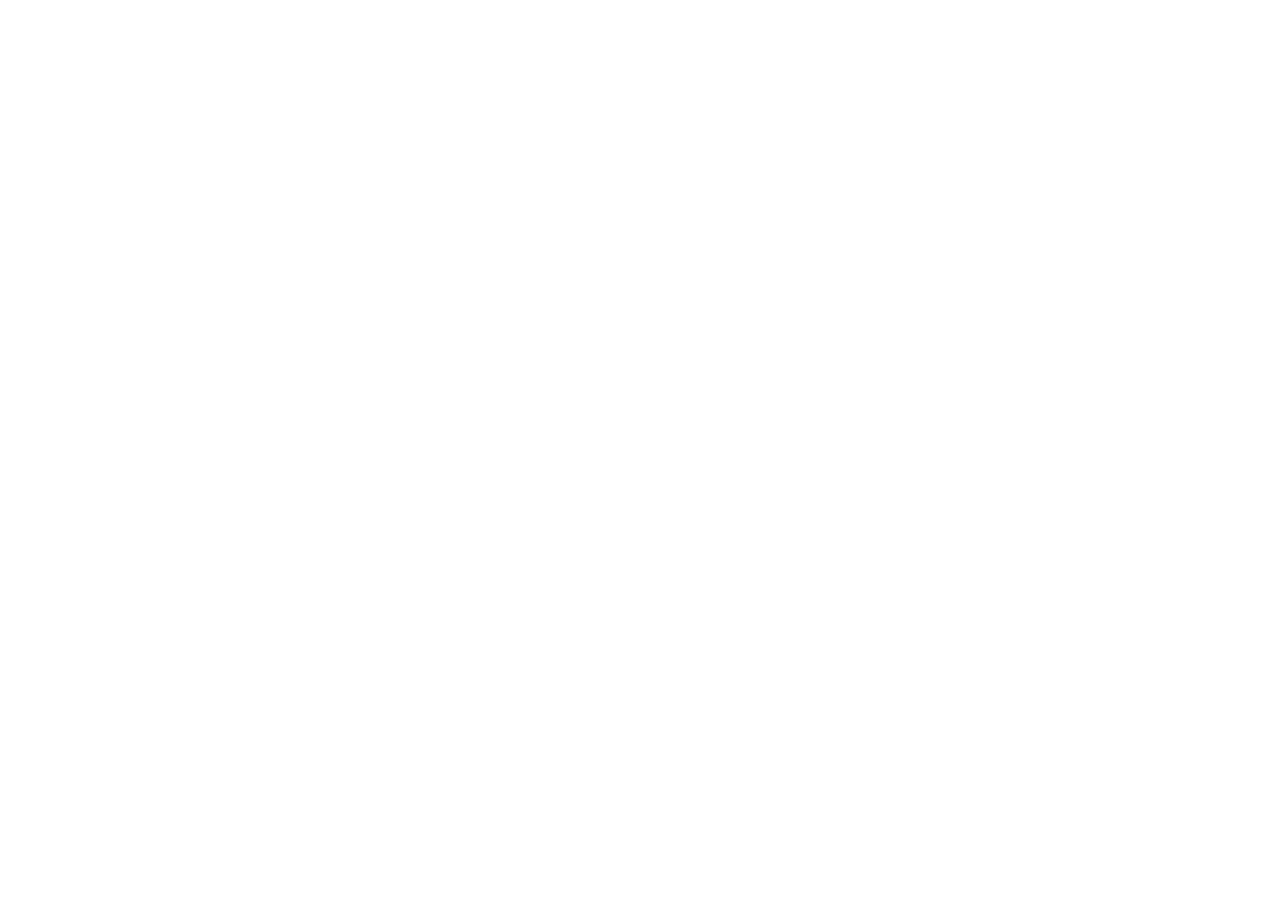
==== ny/index.html @ 94f7fb98 "ny" ====
<!doctype html><html lang="en"><head><meta charset="utf-8"/><link rel="icon" href="/favicon.ico"/><meta name="viewport" content="width=device-width,initial-scale=1"/><meta name="theme-color" content="#000000"/><meta name="description" content=""/><link rel="apple-touch-icon" href="/logo192.png"/><link rel="manifest" href="/manifest.json"/><title>Nesjartun Camping</title><script defer="defer" src="/static/js/main.24038d89.js"></script><link href="/static/css/main.74d9a696.css" rel="stylesheet"></head><body><noscript>You need to enable JavaScript to run this app.</noscript><div id="root"></div></body></html>
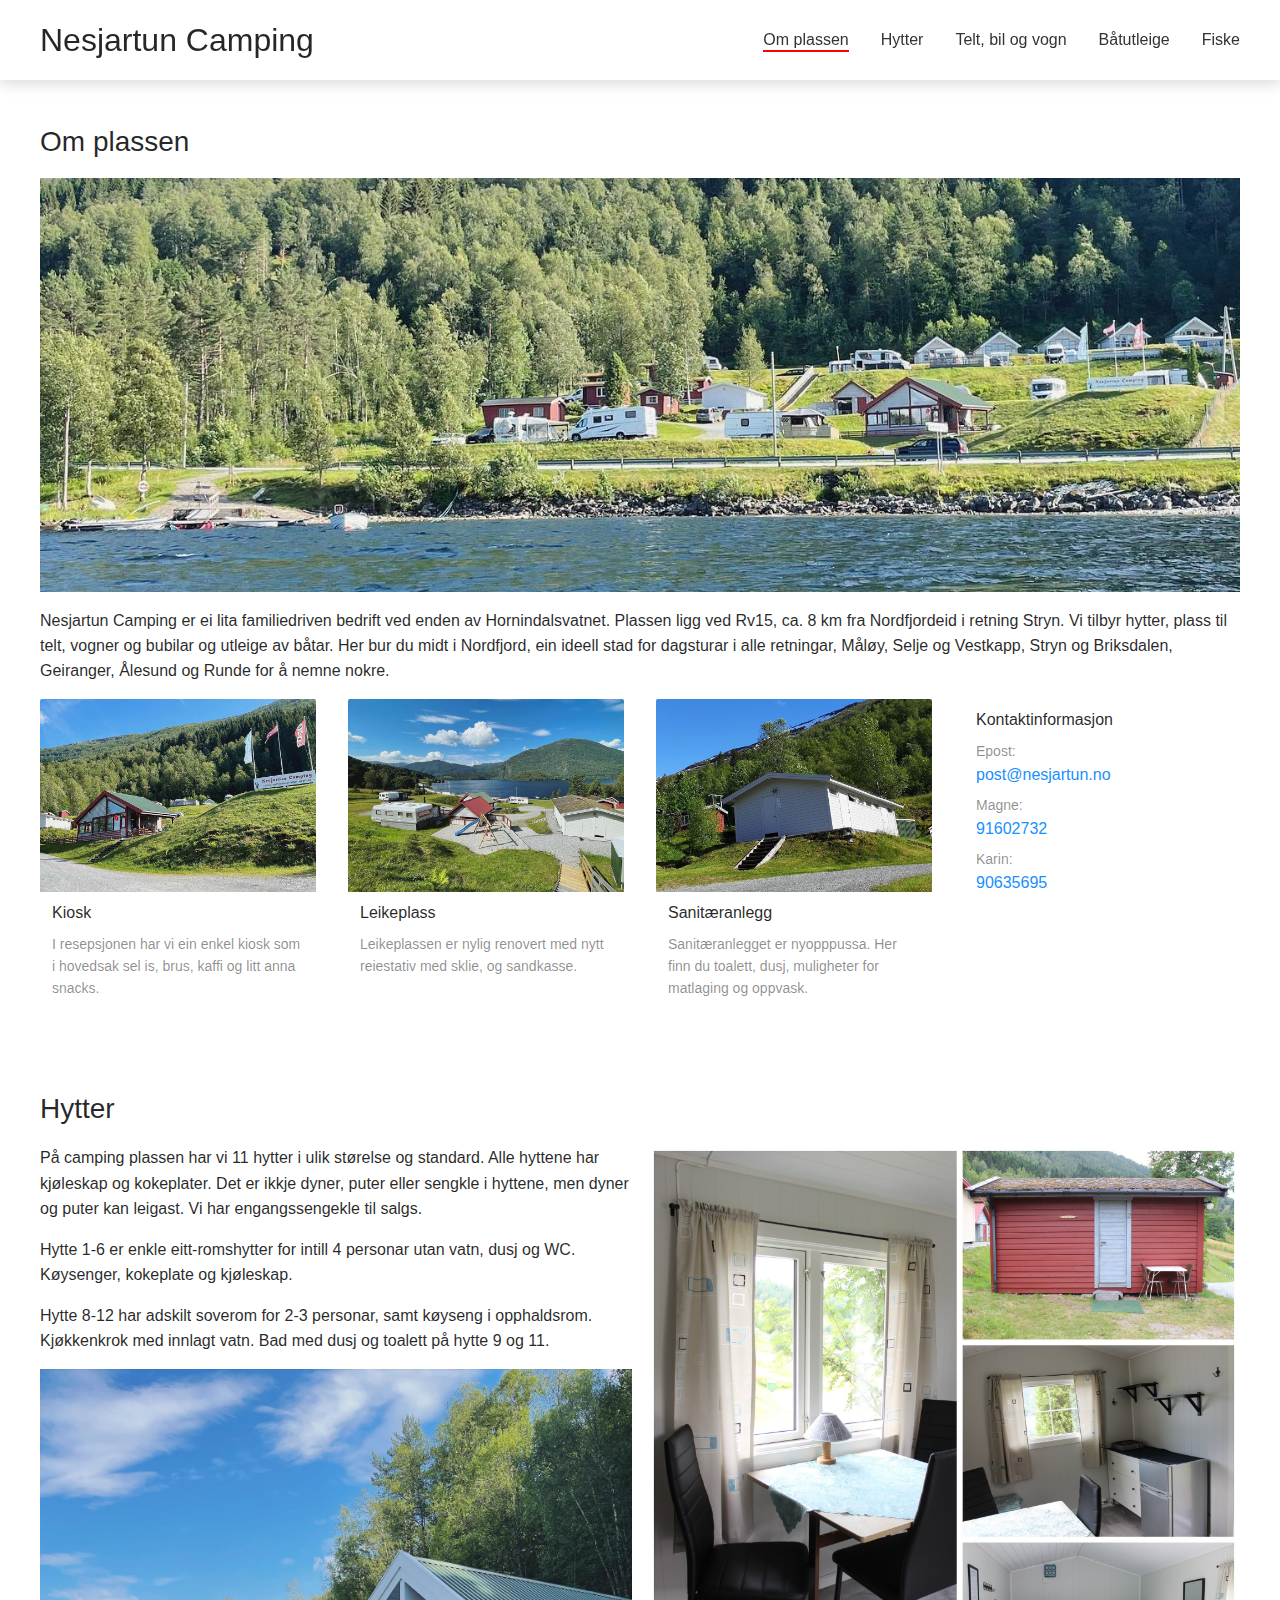
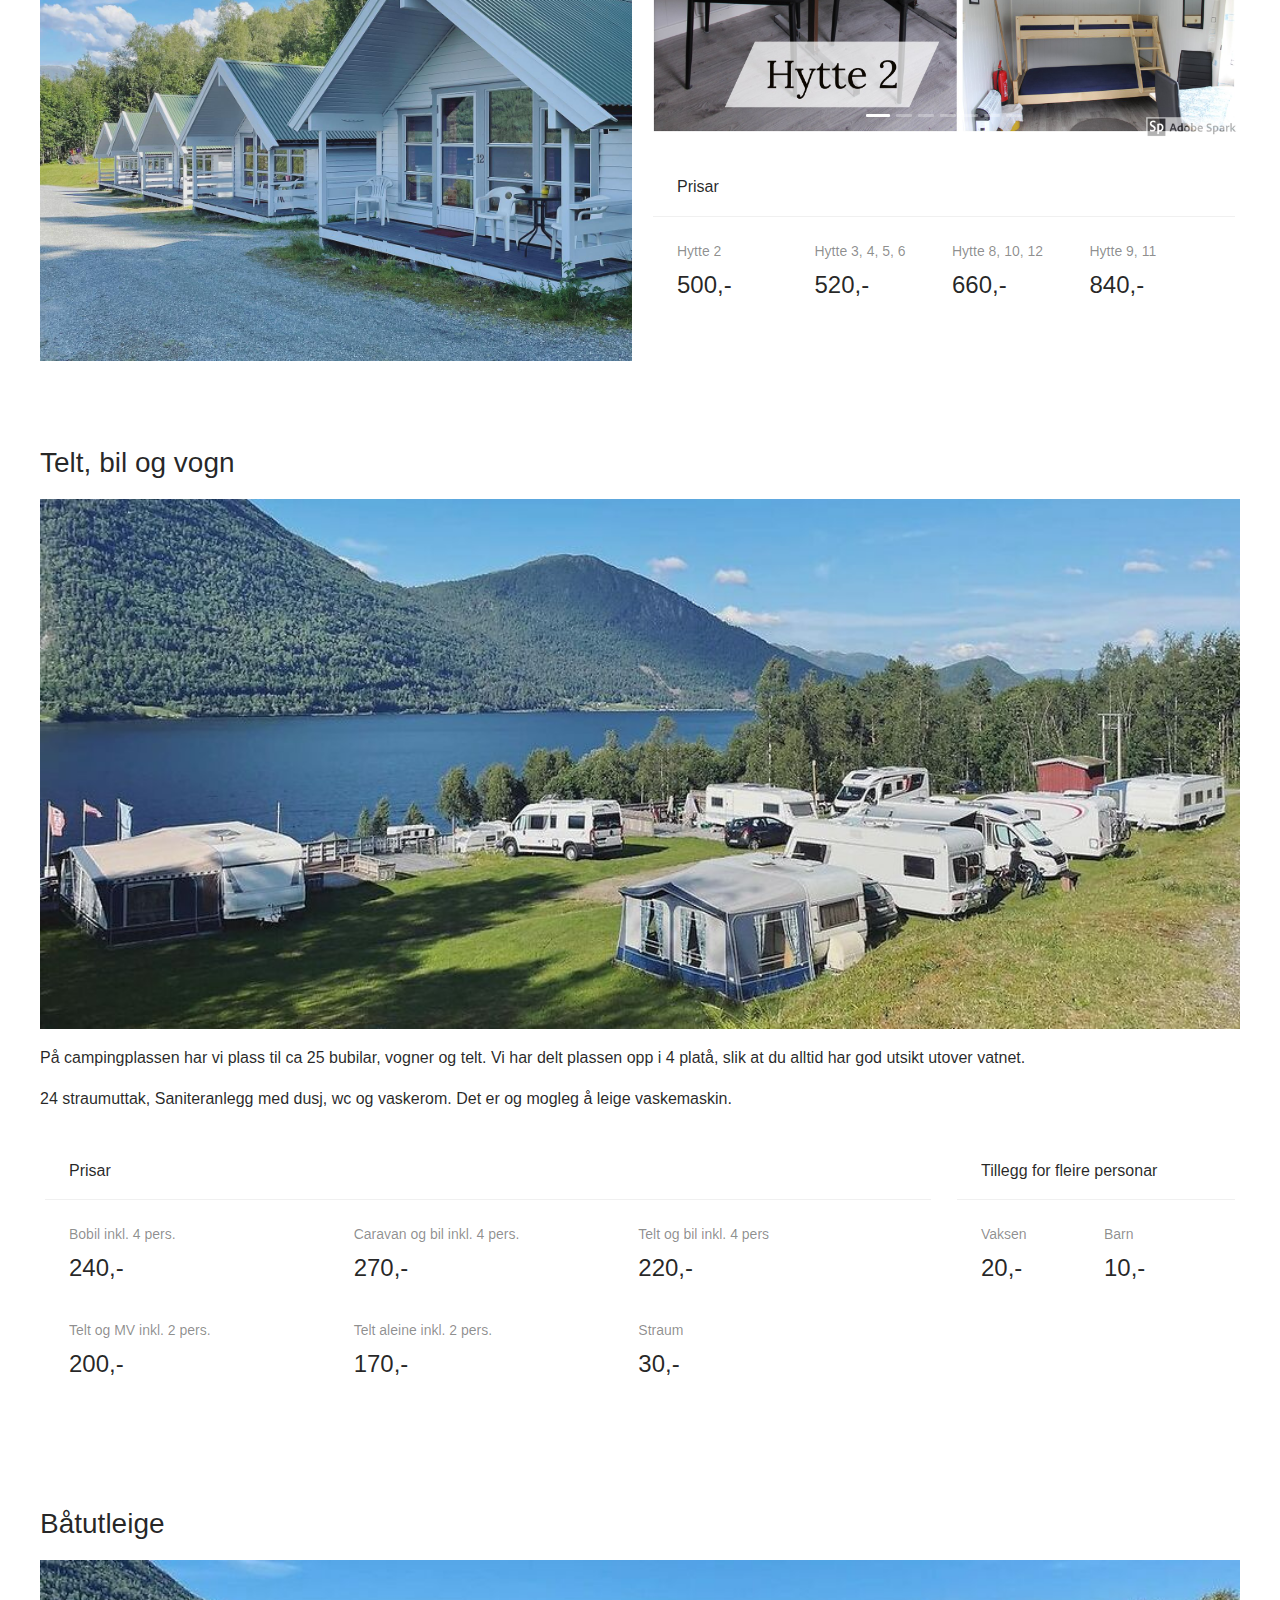
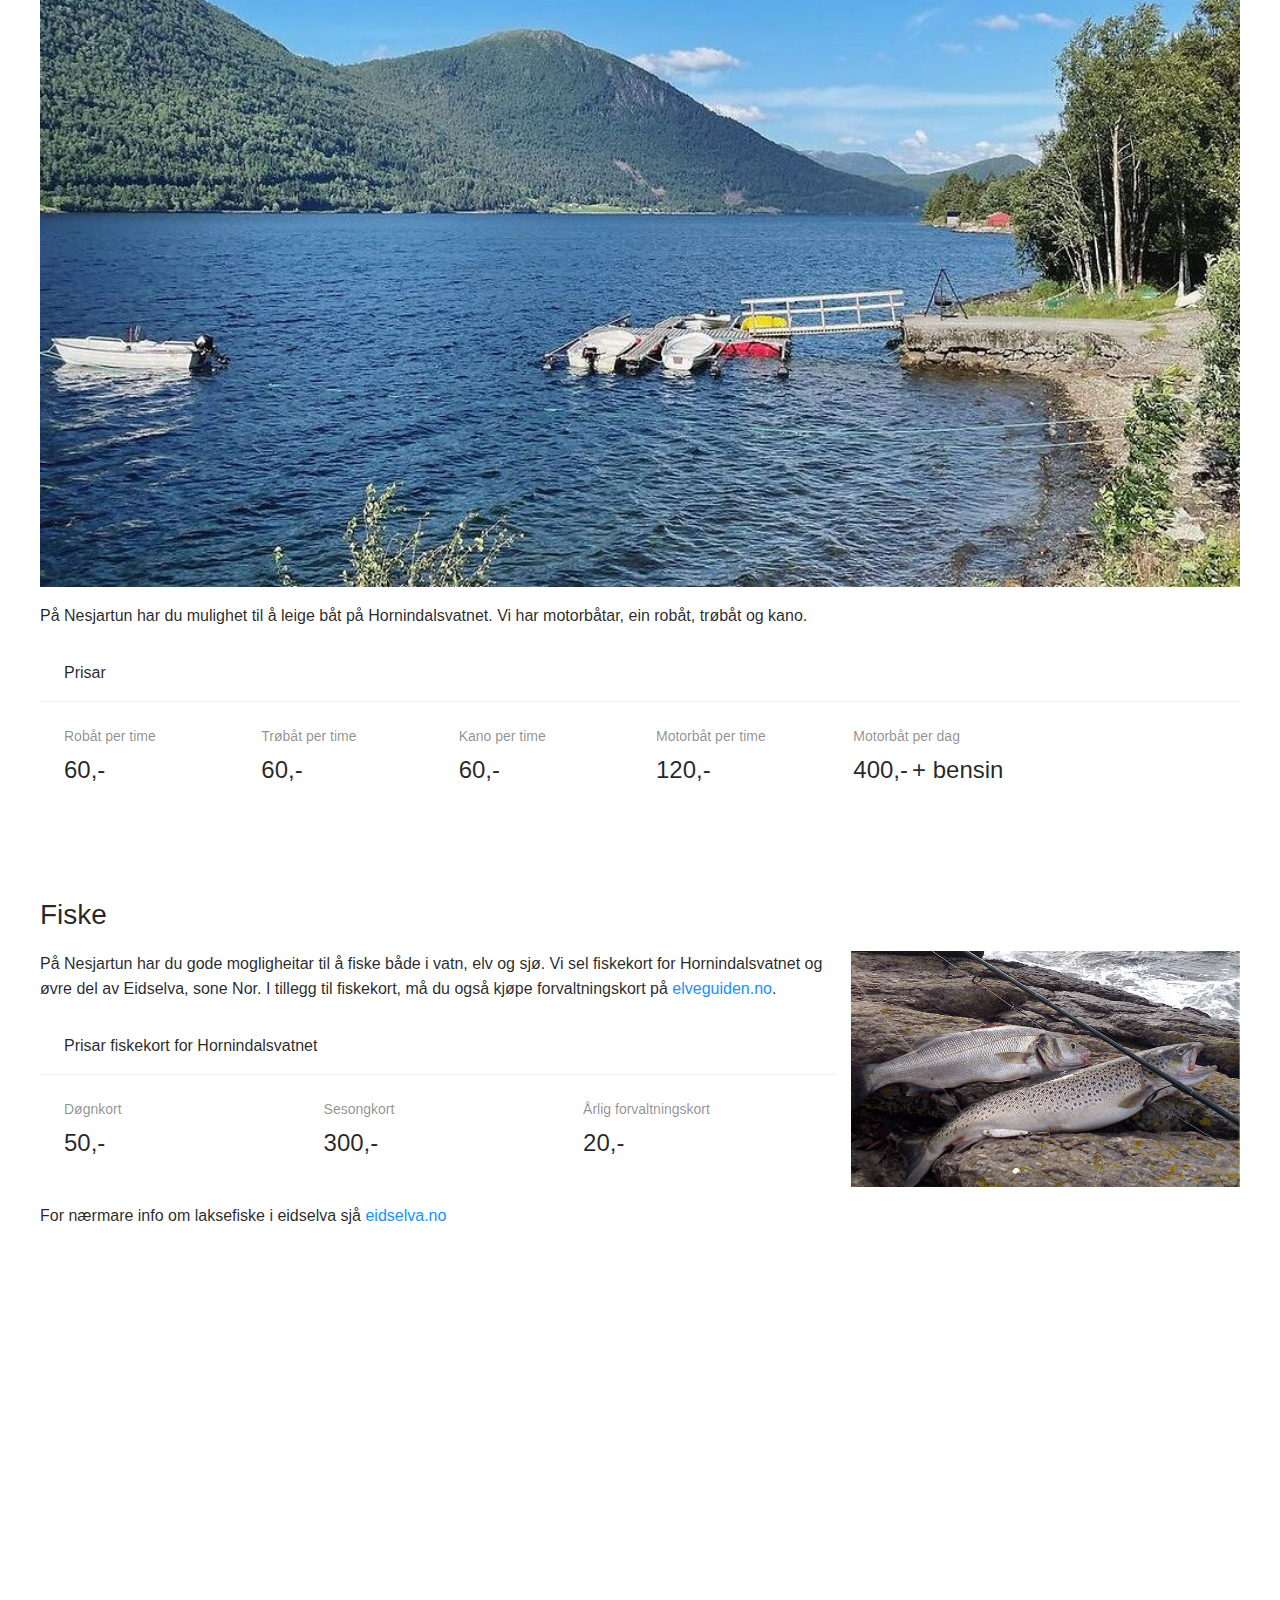
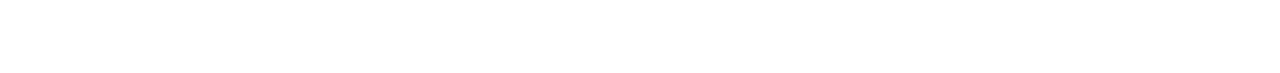
==== commit 73693ca4: "path" ====
--- a/ny/index.html
+++ b/ny/index.html
@@ -1 +1 @@
-<!doctype html><html lang="en"><head><meta charset="utf-8"/><link rel="icon" href="/favicon.ico"/><meta name="viewport" content="width=device-width,initial-scale=1"/><meta name="theme-color" content="#000000"/><meta name="description" content=""/><link rel="apple-touch-icon" href="/logo192.png"/><link rel="manifest" href="/manifest.json"/><title>Nesjartun Camping</title><script defer="defer" src="/static/js/main.24038d89.js"></script><link href="/static/css/main.74d9a696.css" rel="stylesheet"></head><body><noscript>You need to enable JavaScript to run this app.</noscript><div id="root"></div></body></html>+<!doctype html><html lang="en"><head><meta charset="utf-8"/><meta name="viewport" content="width=device-width,initial-scale=1"/><meta name="theme-color" content="#000000"/><meta name="description" content=""/><link rel="apple-touch-icon" href="./logo192.png"/><link rel="manifest" href="./manifest.json"/><title>Nesjartun Camping</title><script defer="defer" src="./static/js/main.1d4cd1fc.js"></script><link href="./static/css/main.74d9a696.css" rel="stylesheet"></head><body><noscript>You need to enable JavaScript to run this app.</noscript><div id="root"></div></body></html>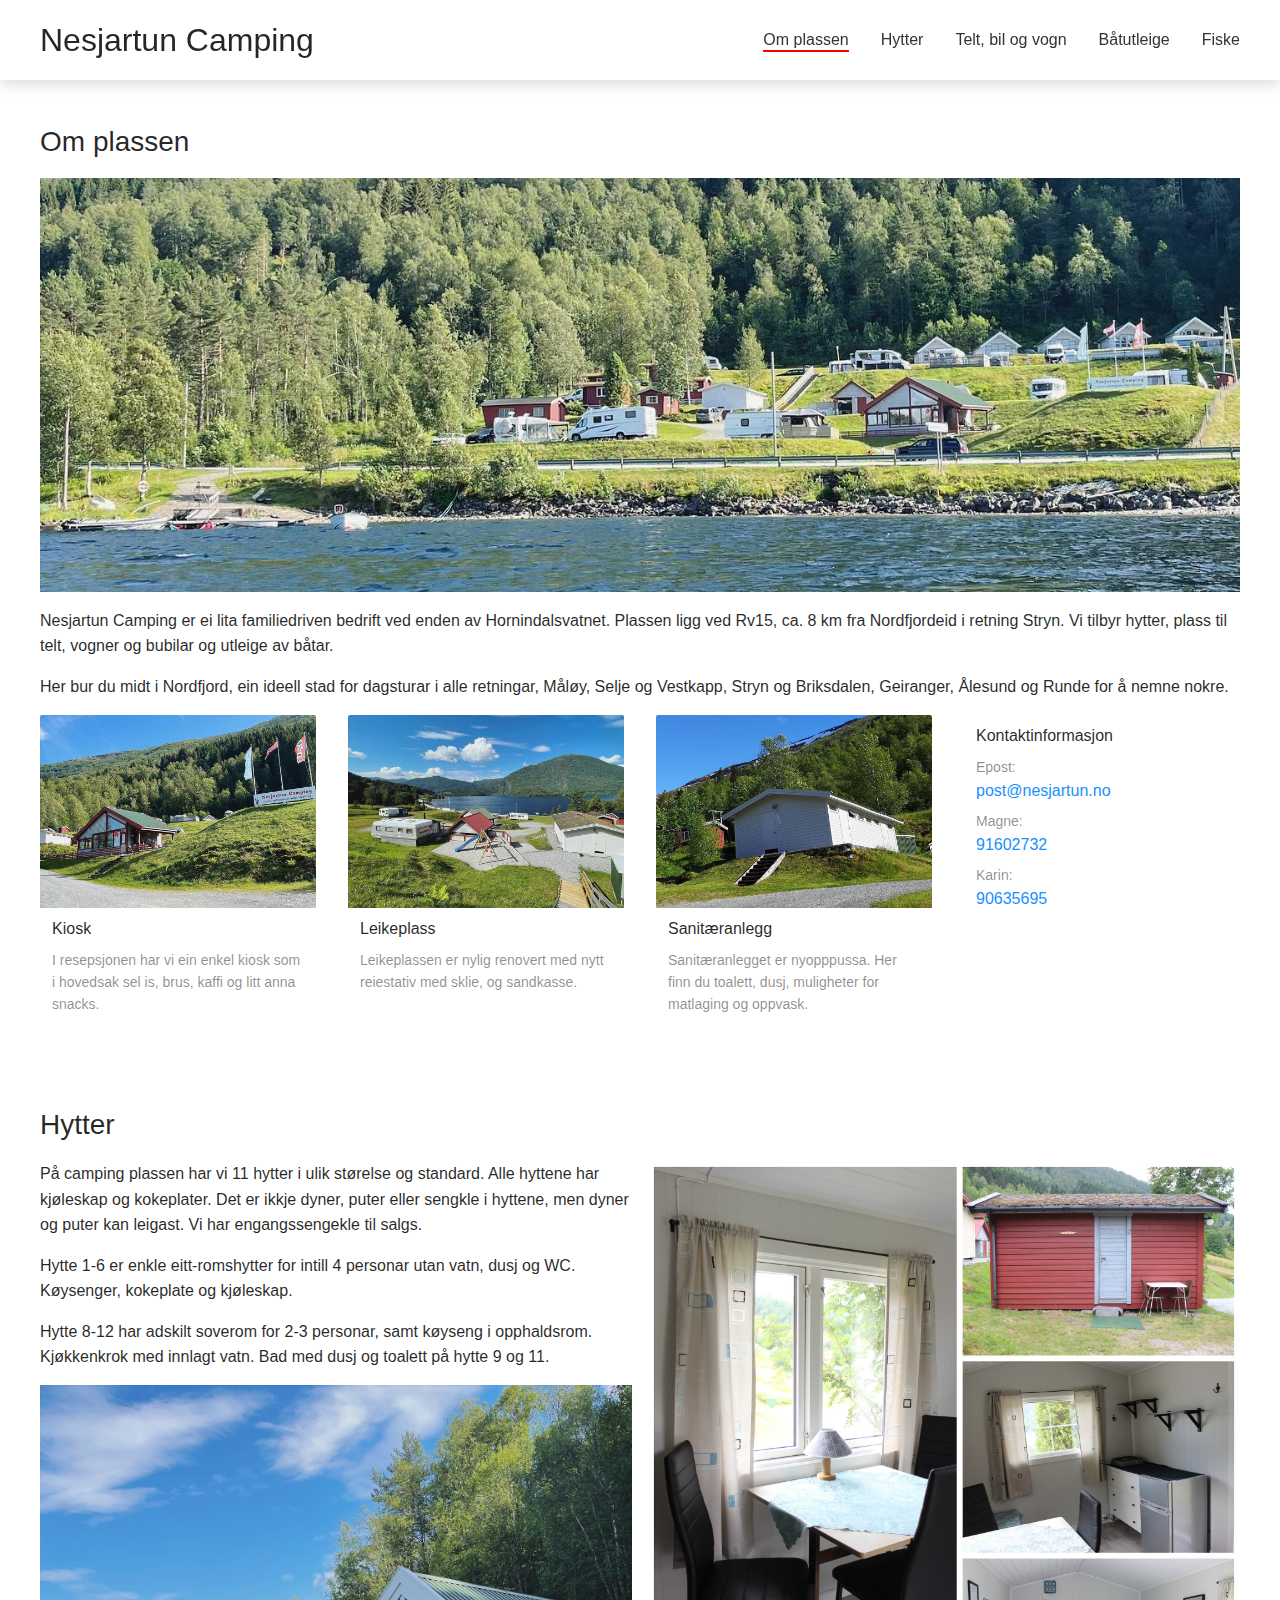
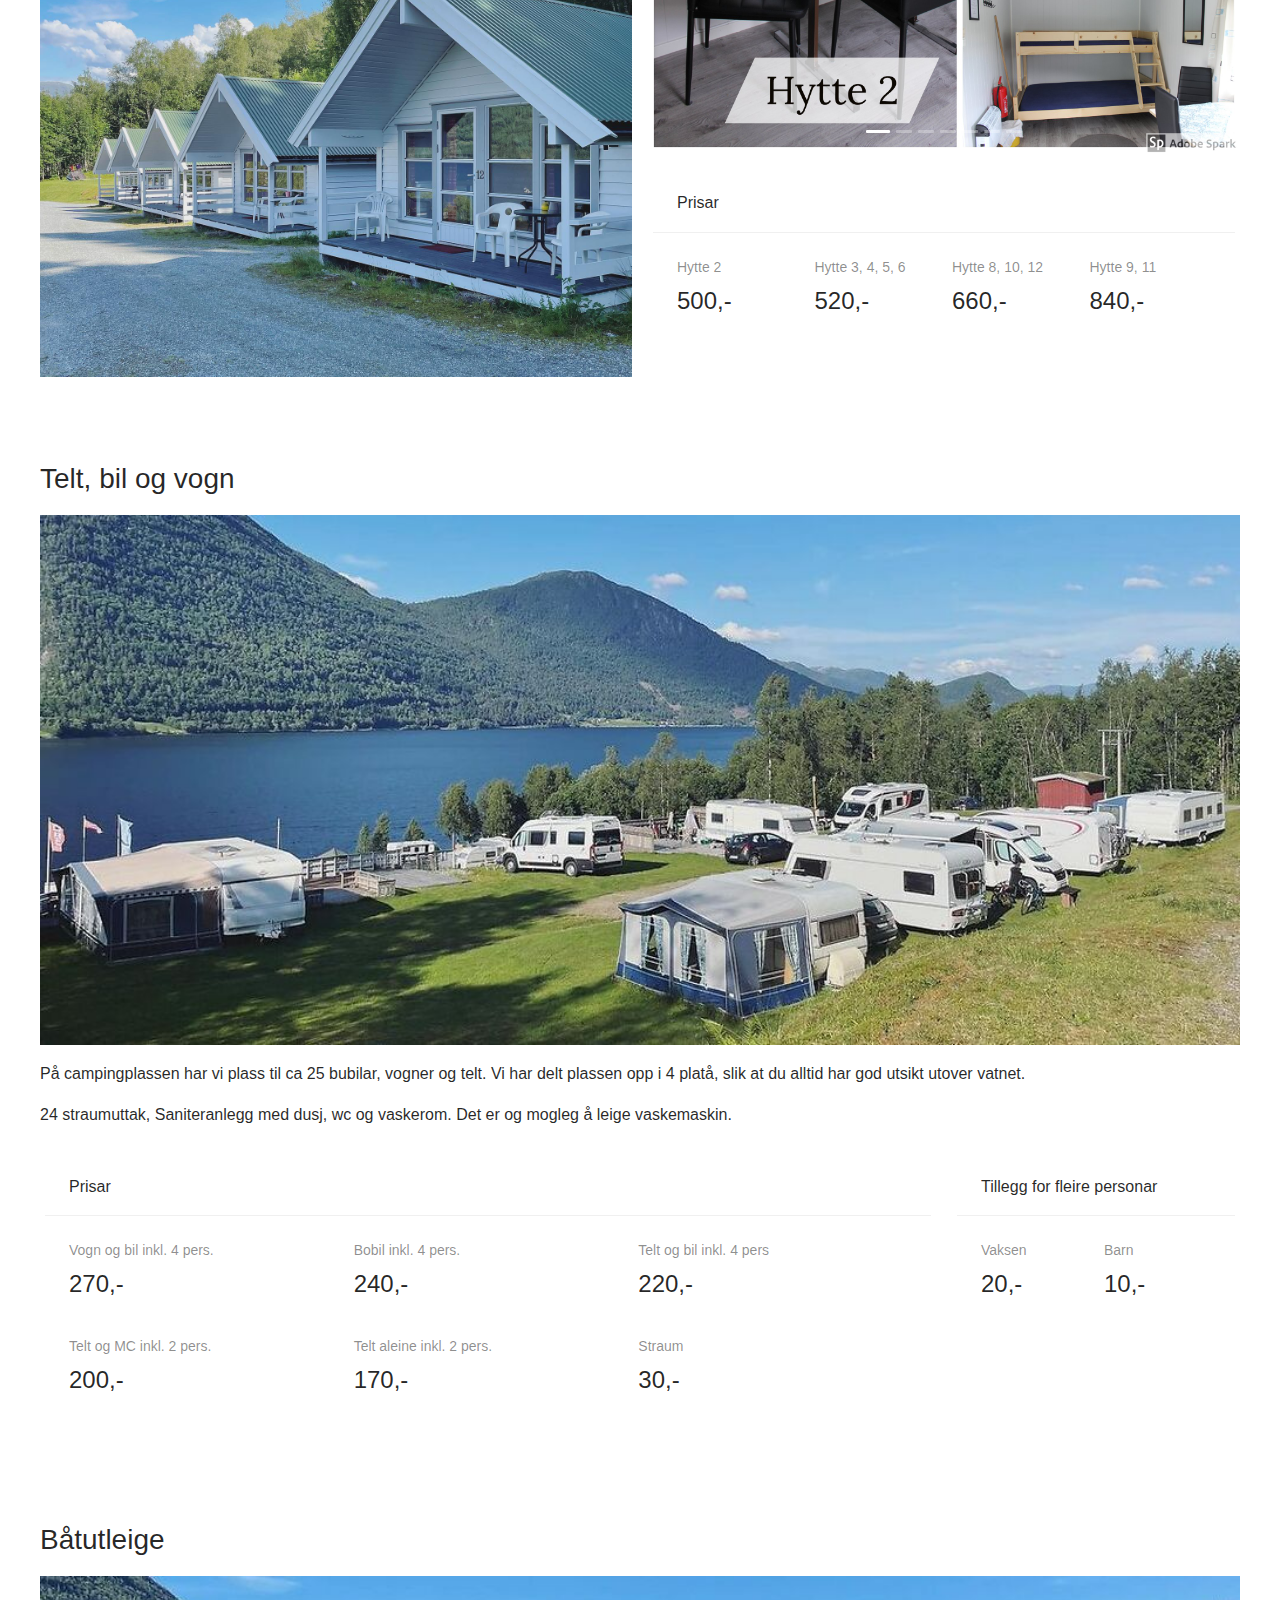
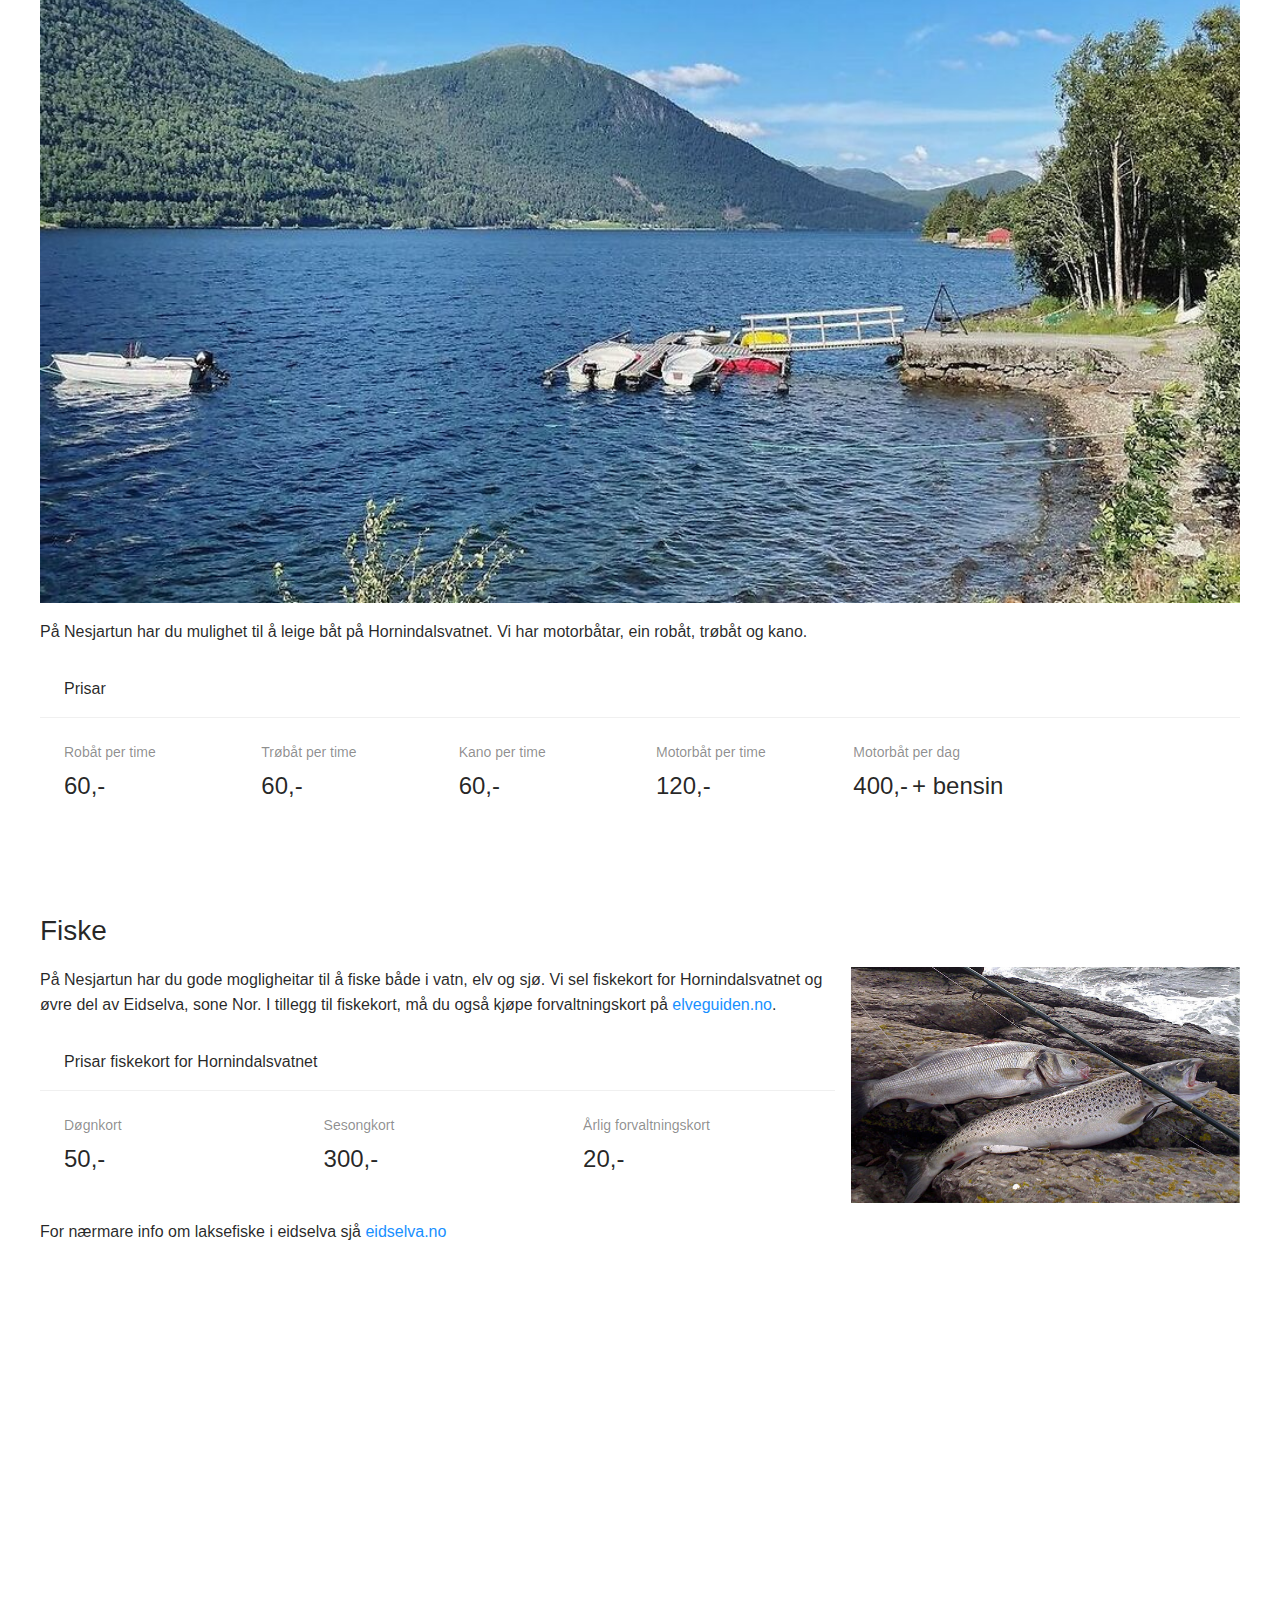
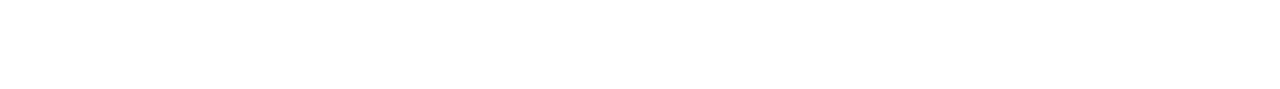
==== commit 1cb9b16c: "mobile fix" ====
--- a/ny/index.html
+++ b/ny/index.html
@@ -1 +1 @@
-<!doctype html><html lang="en"><head><meta charset="utf-8"/><meta name="viewport" content="width=device-width,initial-scale=1"/><meta name="theme-color" content="#000000"/><meta name="description" content=""/><link rel="apple-touch-icon" href="./logo192.png"/><link rel="manifest" href="./manifest.json"/><title>Nesjartun Camping</title><script defer="defer" src="./static/js/main.1d4cd1fc.js"></script><link href="./static/css/main.74d9a696.css" rel="stylesheet"></head><body><noscript>You need to enable JavaScript to run this app.</noscript><div id="root"></div></body></html>+<!doctype html><html lang="en"><head><meta charset="utf-8"/><meta name="viewport" content="width=device-width,initial-scale=1"/><meta name="theme-color" content="#000000"/><meta name="description" content=""/><link rel="apple-touch-icon" href="./logo192.png"/><link rel="manifest" href="./manifest.json"/><title>Nesjartun Camping</title><script defer="defer" src="./static/js/main.f72a74ee.js"></script><link href="./static/css/main.74d9a696.css" rel="stylesheet"></head><body><noscript>You need to enable JavaScript to run this app.</noscript><div id="root"></div></body></html>